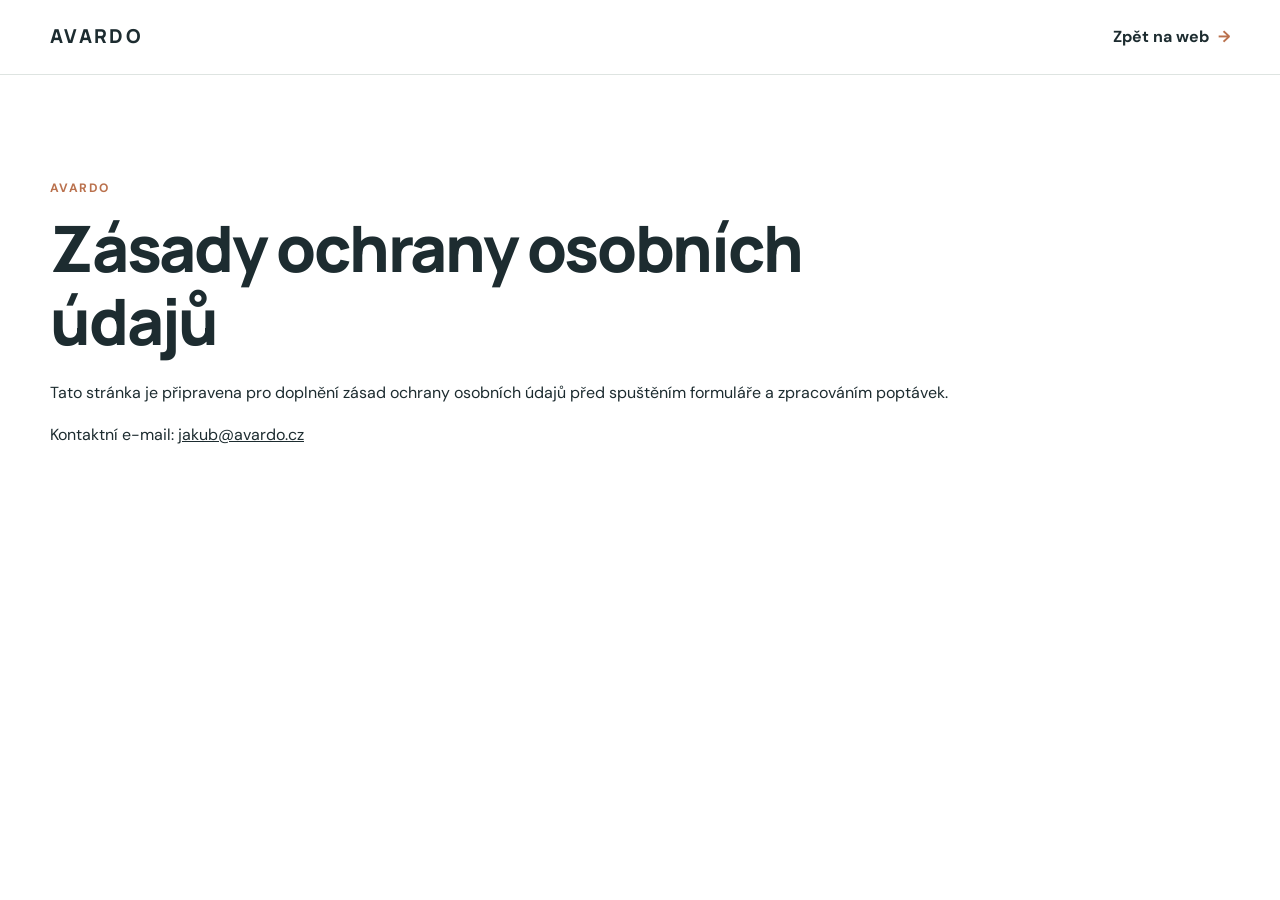
==== ochrana-osobnich-udaju.html @ 6379c959 "Initial Avardo website" ====
<!doctype html>
<html lang="cs">
<head>
  <meta charset="utf-8">
  <meta name="viewport" content="width=device-width, initial-scale=1">
  <meta name="robots" content="noindex">
  <link rel="icon" href="favicon.svg" type="image/svg+xml">
  <link rel="stylesheet" href="styles.css">
  <title>Zásady ochrany osobních údajů | Avardo</title>
</head>
<body>
  <header class="site-header"><div class="container nav-wrap"><a class="brand" href="index.html">AVARDO</a><a class="text-link" href="index.html">Zpět na web <span aria-hidden="true">→</span></a></div></header>
  <main class="section"><article class="container legal-content"><p class="eyebrow">Avardo</p><h1>Zásady ochrany osobních údajů</h1><p>Tato stránka je připravena pro doplnění zásad ochrany osobních údajů před spuštěním formuláře a zpracováním poptávek.</p><p>Kontaktní e-mail: <a href="mailto:jakub@avardo.cz">jakub@avardo.cz</a></p></article></main>
</body>
</html>
---- styles.css ----
@import url('https://fonts.googleapis.com/css2?family=DM+Sans:wght@400;500;600;700&family=Manrope:wght@500;600;700;800&display=swap');

:root { --ink:#1d2c30; --muted:#5d6b6d; --pine:#233a3f; --accent:#ba714d; --paper:#f8f8f5; --wash:#edf1ed; --line:#d9e0dc; --white:#fff; --radius:6px; --content:1180px; }
* { box-sizing:border-box; }
html { scroll-behavior:smooth; scroll-padding-top:86px; }
body { margin:0; color:var(--ink); background:var(--white); font:400 16px/1.6 "DM Sans",Arial,sans-serif; }
h1,h2,h3,p { margin-top:0; } h1,h2,h3 { font-family:Manrope,Arial,sans-serif; line-height:1.13; letter-spacing:-.035em; }
h1 { max-width:760px; font-size:clamp(2.45rem,5vw,4.7rem); margin-bottom:23px; font-weight:800; } h2 { font-size:clamp(1.85rem,3.5vw,3rem); margin-bottom:17px; } h3 { font-size:1.08rem; margin-bottom:8px; letter-spacing:-.02em; }
a { color:inherit; } a:focus-visible,button:focus-visible,input:focus-visible,select:focus-visible,textarea:focus-visible { outline:3px solid #cb8e6e; outline-offset:3px; }
.container { width:min(var(--content),calc(100% - 48px)); margin-inline:auto; }.section { padding:104px 0; }.section-tint { background:var(--paper); }
.eyebrow { color:var(--accent); margin-bottom:14px; text-transform:uppercase; font-size:.76rem; letter-spacing:.12em; font-weight:700; }.section-heading { max-width:660px; }.section-heading>p:not(.eyebrow) { color:var(--muted); font-size:1.08rem; }
.site-header { position:sticky; top:0; z-index:10; background:rgb(255 255 255 / .94); border-bottom:1px solid rgb(217 224 220 / .85); backdrop-filter:blur(10px); }.nav-wrap { min-height:74px; display:flex; align-items:center; justify-content:space-between; }
.brand { font:800 1.2rem/1 Manrope,sans-serif; letter-spacing:.12em; text-decoration:none; }.primary-nav { display:flex; align-items:center; gap:27px; }.primary-nav>a:not(.button) { color:#405054; font-size:.9rem; font-weight:600; text-decoration:none; }.primary-nav>a:not(.button):hover { color:var(--accent); }
.button { display:inline-flex; align-items:center; justify-content:center; min-height:48px; padding:12px 20px; border:1px solid var(--accent); border-radius:var(--radius); background:var(--accent); color:white; font-weight:700; font-size:.92rem; text-decoration:none; cursor:pointer; transition:background .18s,transform .18s,border-color .18s; }.button:hover { background:#a95f3d; border-color:#a95f3d; transform:translateY(-1px); }.button-small { min-height:40px; padding:8px 14px; font-size:.82rem; }.menu-toggle { display:none; }
.hero { padding:104px 0 46px; background:linear-gradient(110deg,#fafbf9 0%,#fff 70%); }.hero-grid { display:grid; grid-template-columns:minmax(0,1.3fr) minmax(290px,.7fr); align-items:center; gap:72px; }.lead { max-width:640px; color:var(--muted); font-size:1.17rem; }.hero-actions { display:flex; align-items:center; gap:25px; margin-top:34px; }.text-link { font-weight:700; text-decoration:none; }.text-link span { color:var(--accent); margin-left:5px; transition:margin .15s; }.text-link:hover span { margin-left:9px; }
.hero-panel { padding:33px; background:var(--pine); color:#f8f8f5; border-radius:var(--radius); box-shadow:0 16px 38px rgb(26 47 49 / .12); }.panel-label { font:600 1.05rem Manrope,sans-serif; }.panel-line { height:1px; background:rgb(255 255 255 / .25); margin:27px 0 0; }.hero-panel ul { padding:0; margin:0; list-style:none; }.hero-panel li { display:grid; grid-template-columns:34px 1fr; gap:13px; padding:20px 0; border-bottom:1px solid rgb(255 255 255 / .15); font-size:.93rem; }.hero-panel li:last-child { border:0; padding-bottom:0; }.hero-panel li span { color:#dfa481; font-size:.73rem; font-weight:700; }
.trust-points { display:flex; flex-wrap:wrap; gap:0; margin-top:67px; border-top:1px solid var(--line); border-bottom:1px solid var(--line); }.trust-points span { padding:15px 25px 15px 0; margin-right:25px; font-size:.86rem; font-weight:600; }.trust-points span::before { content:""; display:inline-block; width:7px; height:7px; margin-right:9px; background:var(--accent); border-radius:50%; }
.space-list { display:grid; grid-template-columns:repeat(5,1fr); gap:0; margin-top:50px; border-top:1px solid var(--line); }.space-list article { min-height:210px; padding:25px 22px 12px 0; margin-right:22px; border-right:1px solid var(--line); }.space-list article:last-child { border:0; }.space-list p { color:var(--muted); font-size:.91rem; }.item-number { color:var(--accent); display:block; margin-bottom:32px; font:700 .75rem Manrope,sans-serif; }
.services-layout { display:grid; grid-template-columns:.8fr 1.2fr; gap:11%; }.check-list { padding:0; margin:0; list-style:none; columns:2; border-top:1px solid var(--line); }.check-list li { position:relative; break-inside:avoid; padding:14px 6px 14px 24px; border-bottom:1px solid var(--line); font-weight:600; font-size:.93rem; }.check-list li::before { content:""; position:absolute; left:1px; top:21px; width:8px; height:8px; border-radius:50%; background:var(--accent); }.service-note { margin:24px 0 29px; color:var(--muted); font-weight:600; }.supply-note { padding:25px 28px; border-left:3px solid var(--accent); background:var(--paper); }.supply-note .eyebrow { margin-bottom:8px; }.supply-note h3 { margin-bottom:8px; font-size:1.16rem; }.supply-note p:last-child { color:var(--muted); margin-bottom:0; font-size:.94rem; }
.section-dark { background:var(--pine); color:#fff; }.section-dark .eyebrow { color:#dfa481; }.benefit-grid { display:grid; grid-template-columns:repeat(5,1fr); margin-top:52px; }.benefit-grid article { padding:0 25px; border-left:1px solid rgb(255 255 255 / .2); }.benefit-grid article:first-child { padding-left:0; border:0; }.benefit-grid p { color:#d8dfdc; font-size:.91rem; }
.process-heading { max-width:none; display:flex; align-items:baseline; justify-content:space-between; }.process-list { display:grid; grid-template-columns:repeat(4,1fr); padding:0; margin:49px 0 0; list-style:none; counter-reset:process; }.process-list li { padding:0 25px; border-left:1px solid var(--line); }.process-list li:first-child { padding-left:0; border:0; }.process-list li>span { display:flex; align-items:center; justify-content:center; width:30px; height:30px; margin-bottom:25px; color:var(--accent); border:1px solid var(--accent); border-radius:50%; font:700 .82rem Manrope,sans-serif; }.process-list p { color:var(--muted); font-size:.91rem; }
.pricing-grid,.coverage-grid,.contact-grid { display:grid; grid-template-columns:1fr 1fr; align-items:center; gap:12%; }.pricing-card { padding:34px; background:white; border:1px solid var(--line); box-shadow:0 12px 26px rgb(27 49 51 / .05); }.pricing-card p { color:var(--muted); }.pricing-card .button { margin-top:11px; }
.coverage { padding-block:87px; }.districts { color:var(--pine); max-width:480px; font:600 clamp(1.2rem,2.2vw,1.75rem)/1.65 Manrope,sans-serif; letter-spacing:-.03em; }.districts span { color:var(--accent); padding-inline:4px; }
.inquiry-section { background:#f2f4f1; }.inquiry-grid { display:grid; grid-template-columns:.74fr 1.26fr; gap:10%; }.inquiry-intro>p:not(.eyebrow) { color:var(--muted); max-width:350px; }.form-contact { margin-top:35px; font-size:.92rem; }.form-contact a { color:var(--ink); font-weight:700; }.inquiry-form { padding:31px; background:white; border:1px solid var(--line); }.form-grid { display:grid; grid-template-columns:1fr 1fr; gap:19px; }.field { display:flex; flex-direction:column; gap:6px; }.field-full { grid-column:1/-1; }.field label { font-weight:700; font-size:.83rem; }.field em,.required-note em { color:var(--accent); font-style:normal; }.field small { color:var(--muted); font-weight:400; } input,select,textarea { width:100%; padding:11px 12px; color:var(--ink); border:1px solid #c9d1cc; border-radius:4px; background:white; font:400 .95rem "DM Sans",sans-serif; } select { min-height:43px; } textarea { resize:vertical; }.required-note { color:var(--muted); margin:18px 0; font-size:.8rem; }.form-status { min-height:24px; margin:14px 0 0; font-size:.88rem; font-weight:600; }.form-status.error { color:#a64031; }.form-status.success { color:#356848; }
.contact-section { padding-block:78px; }.contact-details { display:flex; flex-direction:column; gap:7px; }.contact-details a { font:600 1.22rem Manrope,sans-serif; letter-spacing:-.02em; text-decoration:none; }.contact-details a:hover { color:var(--accent); }.contact-details p { margin:7px 0 0; color:var(--muted); }
.site-footer { padding:51px 0 22px; background:#17282c; color:#eaf0ed; }.site-footer .brand { color:white; }.footer-grid { display:grid; grid-template-columns:2fr 1fr 1fr; gap:30px; }.footer-grid p:not(.footer-label) { color:#bdc9c6; margin:12px 0 0; }.footer-grid a:not(.brand) { display:block; margin-bottom:5px; color:#eaf0ed; text-decoration:none; font-size:.91rem; }.footer-grid a:not(.brand):hover,.footer-bottom a:hover { color:#dfa481; }.footer-label { margin-bottom:10px; color:#9baaa7; font-size:.72rem; font-weight:700; letter-spacing:.1em; text-transform:uppercase; }.footer-bottom { display:flex; flex-wrap:wrap; gap:15px 31px; padding-top:35px; margin-top:36px; border-top:1px solid rgb(255 255 255 / .15); color:#9baaa7; font-size:.79rem; }.footer-bottom a { color:#bdc9c6; text-decoration:none; }
.skip-link,.sr-only { position:absolute; }.skip-link { left:8px; top:-60px; padding:10px; background:var(--ink); color:#fff; z-index:20; }.skip-link:focus { top:8px; }.sr-only { width:1px; height:1px; padding:0; overflow:hidden; clip:rect(0,0,0,0); white-space:nowrap; border:0; }
@media (max-width:900px) { .primary-nav { gap:16px; }.primary-nav>a:not(.button) { font-size:.79rem; }.hero-grid,.services-layout,.inquiry-grid { gap:45px; }.space-list { grid-template-columns:repeat(3,1fr); }.space-list article:nth-child(3) { border:0; }.space-list article:nth-child(n+4) { border-top:1px solid var(--line); }.benefit-grid { grid-template-columns:repeat(3,1fr); gap:30px 0; }.benefit-grid article:nth-child(4) { padding-left:0; border:0; }.process-list { grid-template-columns:repeat(2,1fr); gap:35px 0; }.process-list li:nth-child(3) { padding-left:0; border:0; } }
@media (max-width:700px) { .container { width:min(100% - 36px,var(--content)); }.section { padding:70px 0; }.site-header { min-height:65px; }.nav-wrap { min-height:65px; }.menu-toggle { display:flex; flex-direction:column; justify-content:center; gap:4px; width:39px; height:39px; padding:9px; border:0; background:none; cursor:pointer; }.menu-toggle span:not(.sr-only) { display:block; height:2px; background:var(--ink); transition:transform .2s,opacity .2s; }.menu-toggle[aria-expanded="true"] span:nth-child(2) { transform:translateY(6px) rotate(45deg); }.menu-toggle[aria-expanded="true"] span:nth-child(3) { opacity:0; }.menu-toggle[aria-expanded="true"] span:nth-child(4) { transform:translateY(-6px) rotate(-45deg); }.primary-nav { position:absolute; top:65px; left:0; right:0; display:none; align-items:stretch; gap:0; padding:12px 18px 19px; background:#fff; border-bottom:1px solid var(--line); box-shadow:0 10px 20px rgb(31 47 48 / .08); }.primary-nav.is-open { display:flex; flex-direction:column; }.primary-nav>a:not(.button) { padding:12px 4px; font-size:.95rem; }.nav-cta { margin:8px 0 0; }.hero { padding-top:69px; }.hero-grid,.services-layout,.pricing-grid,.coverage-grid,.inquiry-grid,.contact-grid { grid-template-columns:1fr; gap:37px; }.hero-panel { padding:26px; }.trust-points { margin-top:42px; }.trust-points span { width:50%; margin:0; padding:12px 5px; font-size:.78rem; }.space-list { grid-template-columns:1fr 1fr; margin-top:35px; }.space-list article { min-height:0; padding:20px 16px 20px 0; margin-right:16px; }.space-list article:nth-child(2) { border:0; }.space-list article:nth-child(3) { border-right:1px solid var(--line); }.space-list article:nth-child(n+3) { border-top:1px solid var(--line); }.item-number { margin-bottom:20px; }.check-list { columns:1; }.benefit-grid { grid-template-columns:1fr; margin-top:36px; gap:0; }.benefit-grid article,.benefit-grid article:nth-child(4) { padding:19px 0; border:0; border-top:1px solid rgb(255 255 255 / .2); }.benefit-grid article:first-child { border-top:1px solid rgb(255 255 255 / .2); }.benefit-grid p { margin-bottom:0; }.process-heading { display:block; }.process-list { grid-template-columns:1fr; margin-top:35px; gap:0; }.process-list li,.process-list li:nth-child(3) { display:grid; grid-template-columns:45px 1fr; gap:12px; padding:20px 0; border:0; border-top:1px solid var(--line); }.process-list li>span { margin:0; }.process-list p { margin-bottom:0; }.pricing-card,.inquiry-form { padding:24px; }.form-grid { grid-template-columns:1fr; }.field-full { grid-column:auto; }.contact-section { padding-block:60px; }.footer-grid { grid-template-columns:1fr 1fr; }.footer-grid>div:first-child { grid-column:1/-1; }.footer-bottom { margin-top:29px; padding-top:25px; } }
@media (max-width:400px) { .hero-actions { align-items:flex-start; flex-direction:column; gap:18px; }.space-list { grid-template-columns:1fr; }.space-list article,.space-list article:nth-child(3) { margin:0; padding-right:0; border-right:0; border-top:1px solid var(--line); }.space-list article:first-child { border-top:0; }.trust-points span { width:100%; }.footer-grid { grid-template-columns:1fr; }.footer-grid>div:first-child { grid-column:auto; } }
@media (prefers-reduced-motion:reduce) { html { scroll-behavior:auto; } *,*::before,*::after { transition-duration:.01ms!important; animation-duration:.01ms!important; } }
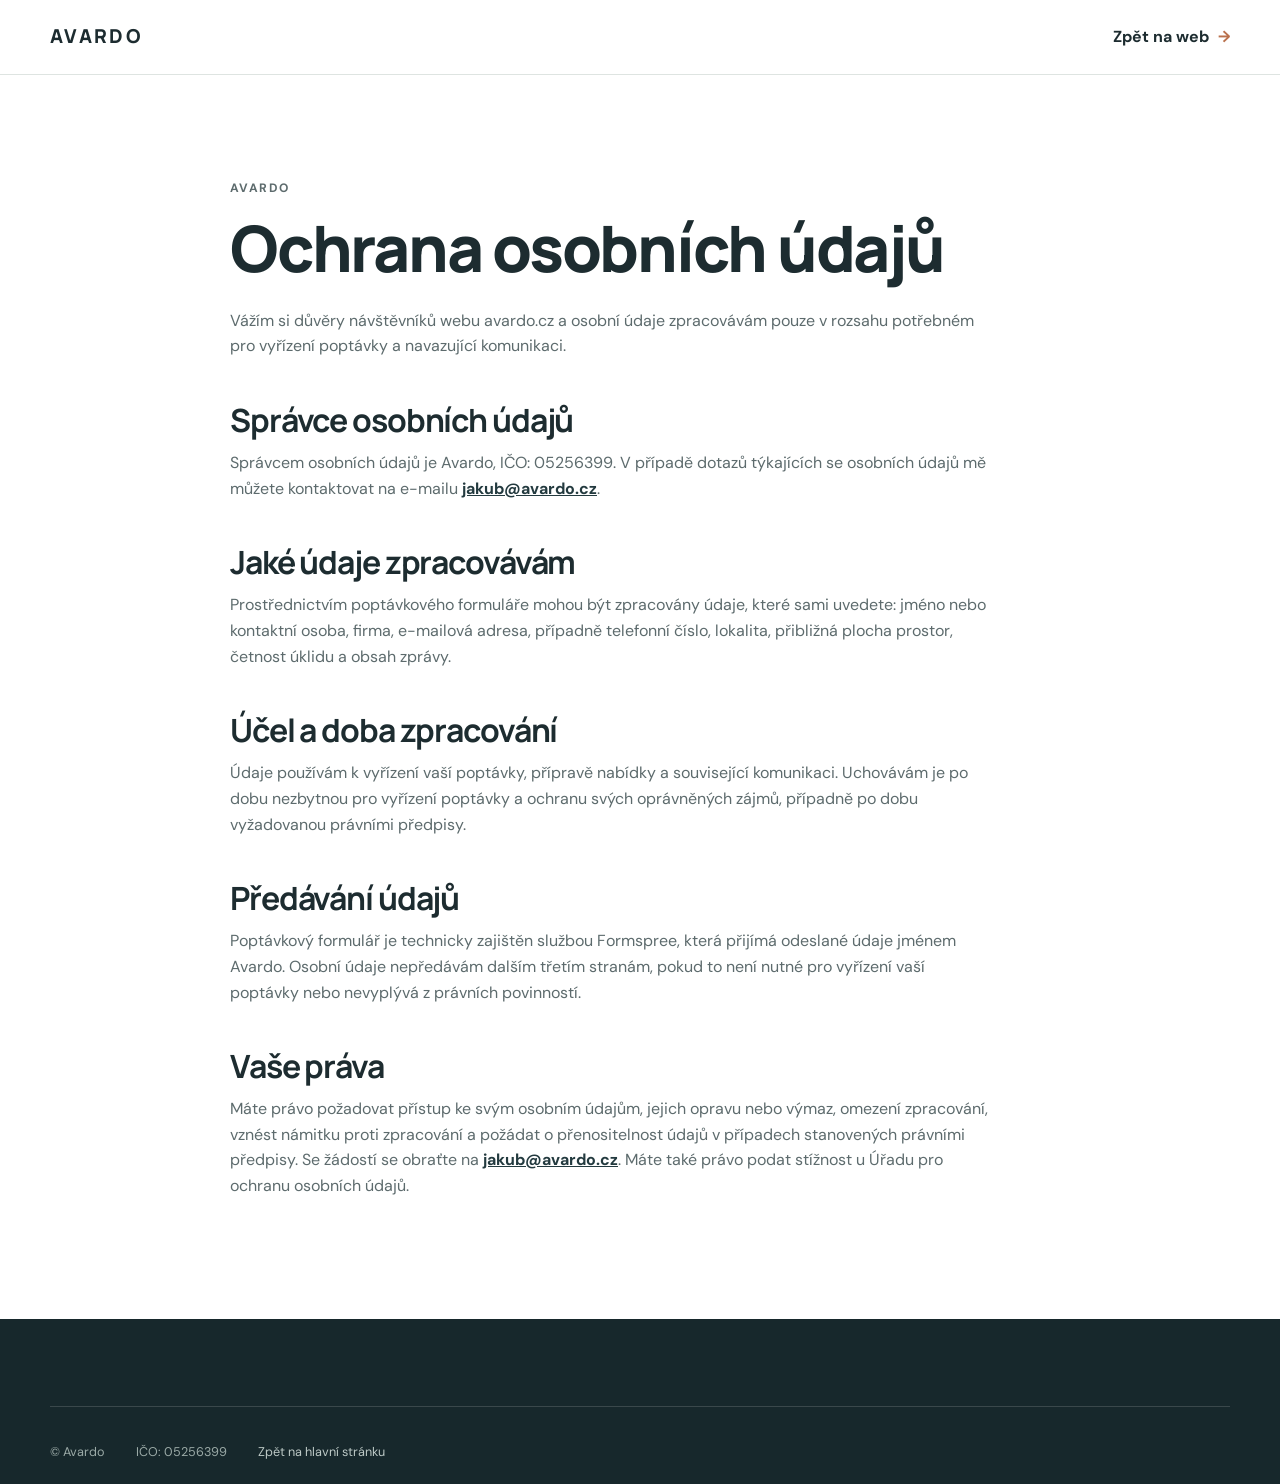
==== commit 56eb6467: "Add GDPR page and company details" ====
--- a/ochrana-osobnich-udaju.html
+++ b/ochrana-osobnich-udaju.html
@@ -3,13 +3,38 @@
 <head>
   <meta charset="utf-8">
   <meta name="viewport" content="width=device-width, initial-scale=1">
-  <meta name="robots" content="noindex">
+  <meta name="description" content="Základní informace o zpracování osobních údajů při odeslání poptávky společnosti Avardo.">
+  <link rel="canonical" href="https://avardo.cz/ochrana-osobnich-udaju.html">
   <link rel="icon" href="favicon.svg" type="image/svg+xml">
   <link rel="stylesheet" href="styles.css">
-  <title>Zásady ochrany osobních údajů | Avardo</title>
+  <title>Ochrana osobních údajů | Avardo</title>
 </head>
 <body>
   <header class="site-header"><div class="container nav-wrap"><a class="brand" href="index.html">AVARDO</a><a class="text-link" href="index.html">Zpět na web <span aria-hidden="true">→</span></a></div></header>
-  <main class="section"><article class="container legal-content"><p class="eyebrow">Avardo</p><h1>Zásady ochrany osobních údajů</h1><p>Tato stránka je připravena pro doplnění zásad ochrany osobních údajů před spuštěním formuláře a zpracováním poptávek.</p><p>Kontaktní e-mail: <a href="mailto:jakub@avardo.cz">jakub@avardo.cz</a></p></article></main>
+  <main class="section">
+    <article class="container legal-content">
+      <p class="eyebrow">Avardo</p>
+      <h1>Ochrana osobních údajů</h1>
+      <p>Vážím si důvěry návštěvníků webu avardo.cz a osobní údaje zpracovávám pouze v rozsahu potřebném pro vyřízení poptávky a navazující komunikaci.</p>
+
+      <h2>Správce osobních údajů</h2>
+      <p>Správcem osobních údajů je Avardo, IČO: 05256399. V případě dotazů týkajících se osobních údajů mě můžete kontaktovat na e-mailu <a href="mailto:jakub@avardo.cz">jakub@avardo.cz</a>.</p>
+
+      <h2>Jaké údaje zpracovávám</h2>
+      <p>Prostřednictvím poptávkového formuláře mohou být zpracovány údaje, které sami uvedete: jméno nebo kontaktní osoba, firma, e-mailová adresa, případně telefonní číslo, lokalita, přibližná plocha prostor, četnost úklidu a obsah zprávy.</p>
+
+      <h2>Účel a doba zpracování</h2>
+      <p>Údaje používám k vyřízení vaší poptávky, přípravě nabídky a související komunikaci. Uchovávám je po dobu nezbytnou pro vyřízení poptávky a ochranu svých oprávněných zájmů, případně po dobu vyžadovanou právními předpisy.</p>
+
+      <h2>Předávání údajů</h2>
+      <p>Poptávkový formulář je technicky zajištěn službou Formspree, která přijímá odeslané údaje jménem Avardo. Osobní údaje nepředávám dalším třetím stranám, pokud to není nutné pro vyřízení vaší poptávky nebo nevyplývá z právních povinností.</p>
+
+      <h2>Vaše práva</h2>
+      <p>Máte právo požadovat přístup ke svým osobním údajům, jejich opravu nebo výmaz, omezení zpracování, vznést námitku proti zpracování a požádat o přenositelnost údajů v případech stanovených právními předpisy. Se žádostí se obraťte na <a href="mailto:jakub@avardo.cz">jakub@avardo.cz</a>. Máte také právo podat stížnost u Úřadu pro ochranu osobních údajů.</p>
+    </article>
+  </main>
+  <footer class="site-footer">
+    <div class="container footer-bottom"><span>© Avardo</span><span>IČO: 05256399</span><a href="index.html">Zpět na hlavní stránku</a></div>
+  </footer>
 </body>
 </html>
--- a/styles.css
+++ b/styles.css
@@ -24,6 +24,7 @@
 .inquiry-section { background:#f2f4f1; }.inquiry-grid { display:grid; grid-template-columns:.74fr 1.26fr; gap:10%; }.inquiry-intro>p:not(.eyebrow) { color:var(--muted); max-width:350px; }.form-contact { margin-top:35px; font-size:.92rem; }.form-contact a { color:var(--ink); font-weight:700; }.inquiry-form { padding:31px; background:white; border:1px solid var(--line); }.form-grid { display:grid; grid-template-columns:1fr 1fr; gap:19px; }.field { display:flex; flex-direction:column; gap:6px; }.field-full { grid-column:1/-1; }.field label { font-weight:700; font-size:.83rem; }.field em,.required-note em { color:var(--accent); font-style:normal; }.field small { color:var(--muted); font-weight:400; } input,select,textarea { width:100%; padding:11px 12px; color:var(--ink); border:1px solid #c9d1cc; border-radius:4px; background:white; font:400 .95rem "DM Sans",sans-serif; } select { min-height:43px; } textarea { resize:vertical; }.required-note { color:var(--muted); margin:18px 0; font-size:.8rem; }.form-status { min-height:24px; margin:14px 0 0; font-size:.88rem; font-weight:600; }.form-status.error { color:#a64031; }.form-status.success { color:#356848; }
 .contact-section { padding-block:78px; }.contact-details { display:flex; flex-direction:column; gap:7px; }.contact-details a { font:600 1.22rem Manrope,sans-serif; letter-spacing:-.02em; text-decoration:none; }.contact-details a:hover { color:var(--accent); }.contact-details p { margin:7px 0 0; color:var(--muted); }
 .site-footer { padding:51px 0 22px; background:#17282c; color:#eaf0ed; }.site-footer .brand { color:white; }.footer-grid { display:grid; grid-template-columns:2fr 1fr 1fr; gap:30px; }.footer-grid p:not(.footer-label) { color:#bdc9c6; margin:12px 0 0; }.footer-grid a:not(.brand) { display:block; margin-bottom:5px; color:#eaf0ed; text-decoration:none; font-size:.91rem; }.footer-grid a:not(.brand):hover,.footer-bottom a:hover { color:#dfa481; }.footer-label { margin-bottom:10px; color:#9baaa7; font-size:.72rem; font-weight:700; letter-spacing:.1em; text-transform:uppercase; }.footer-bottom { display:flex; flex-wrap:wrap; gap:15px 31px; padding-top:35px; margin-top:36px; border-top:1px solid rgb(255 255 255 / .15); color:#9baaa7; font-size:.79rem; }.footer-bottom a { color:#bdc9c6; text-decoration:none; }
+.legal-content { max-width:820px; }.legal-content h2 { margin:43px 0 12px; font-size:clamp(1.45rem,2.5vw,2rem); }.legal-content p { max-width:760px; color:var(--muted); }.legal-content a { color:var(--pine); font-weight:700; }
 .skip-link,.sr-only { position:absolute; }.skip-link { left:8px; top:-60px; padding:10px; background:var(--ink); color:#fff; z-index:20; }.skip-link:focus { top:8px; }.sr-only { width:1px; height:1px; padding:0; overflow:hidden; clip:rect(0,0,0,0); white-space:nowrap; border:0; }
 @media (max-width:900px) { .primary-nav { gap:16px; }.primary-nav>a:not(.button) { font-size:.79rem; }.hero-grid,.services-layout,.inquiry-grid { gap:45px; }.space-list { grid-template-columns:repeat(3,1fr); }.space-list article:nth-child(3) { border:0; }.space-list article:nth-child(n+4) { border-top:1px solid var(--line); }.benefit-grid { grid-template-columns:repeat(3,1fr); gap:30px 0; }.benefit-grid article:nth-child(4) { padding-left:0; border:0; }.process-list { grid-template-columns:repeat(2,1fr); gap:35px 0; }.process-list li:nth-child(3) { padding-left:0; border:0; } }
 @media (max-width:700px) { .container { width:min(100% - 36px,var(--content)); }.section { padding:70px 0; }.site-header { min-height:65px; }.nav-wrap { min-height:65px; }.menu-toggle { display:flex; flex-direction:column; justify-content:center; gap:4px; width:39px; height:39px; padding:9px; border:0; background:none; cursor:pointer; }.menu-toggle span:not(.sr-only) { display:block; height:2px; background:var(--ink); transition:transform .2s,opacity .2s; }.menu-toggle[aria-expanded="true"] span:nth-child(2) { transform:translateY(6px) rotate(45deg); }.menu-toggle[aria-expanded="true"] span:nth-child(3) { opacity:0; }.menu-toggle[aria-expanded="true"] span:nth-child(4) { transform:translateY(-6px) rotate(-45deg); }.primary-nav { position:absolute; top:65px; left:0; right:0; display:none; align-items:stretch; gap:0; padding:12px 18px 19px; background:#fff; border-bottom:1px solid var(--line); box-shadow:0 10px 20px rgb(31 47 48 / .08); }.primary-nav.is-open { display:flex; flex-direction:column; }.primary-nav>a:not(.button) { padding:12px 4px; font-size:.95rem; }.nav-cta { margin:8px 0 0; }.hero { padding-top:69px; }.hero-grid,.services-layout,.pricing-grid,.coverage-grid,.inquiry-grid,.contact-grid { grid-template-columns:1fr; gap:37px; }.hero-panel { padding:26px; }.trust-points { margin-top:42px; }.trust-points span { width:50%; margin:0; padding:12px 5px; font-size:.78rem; }.space-list { grid-template-columns:1fr 1fr; margin-top:35px; }.space-list article { min-height:0; padding:20px 16px 20px 0; margin-right:16px; }.space-list article:nth-child(2) { border:0; }.space-list article:nth-child(3) { border-right:1px solid var(--line); }.space-list article:nth-child(n+3) { border-top:1px solid var(--line); }.item-number { margin-bottom:20px; }.check-list { columns:1; }.benefit-grid { grid-template-columns:1fr; margin-top:36px; gap:0; }.benefit-grid article,.benefit-grid article:nth-child(4) { padding:19px 0; border:0; border-top:1px solid rgb(255 255 255 / .2); }.benefit-grid article:first-child { border-top:1px solid rgb(255 255 255 / .2); }.benefit-grid p { margin-bottom:0; }.process-heading { display:block; }.process-list { grid-template-columns:1fr; margin-top:35px; gap:0; }.process-list li,.process-list li:nth-child(3) { display:grid; grid-template-columns:45px 1fr; gap:12px; padding:20px 0; border:0; border-top:1px solid var(--line); }.process-list li>span { margin:0; }.process-list p { margin-bottom:0; }.pricing-card,.inquiry-form { padding:24px; }.form-grid { grid-template-columns:1fr; }.field-full { grid-column:auto; }.contact-section { padding-block:60px; }.footer-grid { grid-template-columns:1fr 1fr; }.footer-grid>div:first-child { grid-column:1/-1; }.footer-bottom { margin-top:29px; padding-top:25px; } }
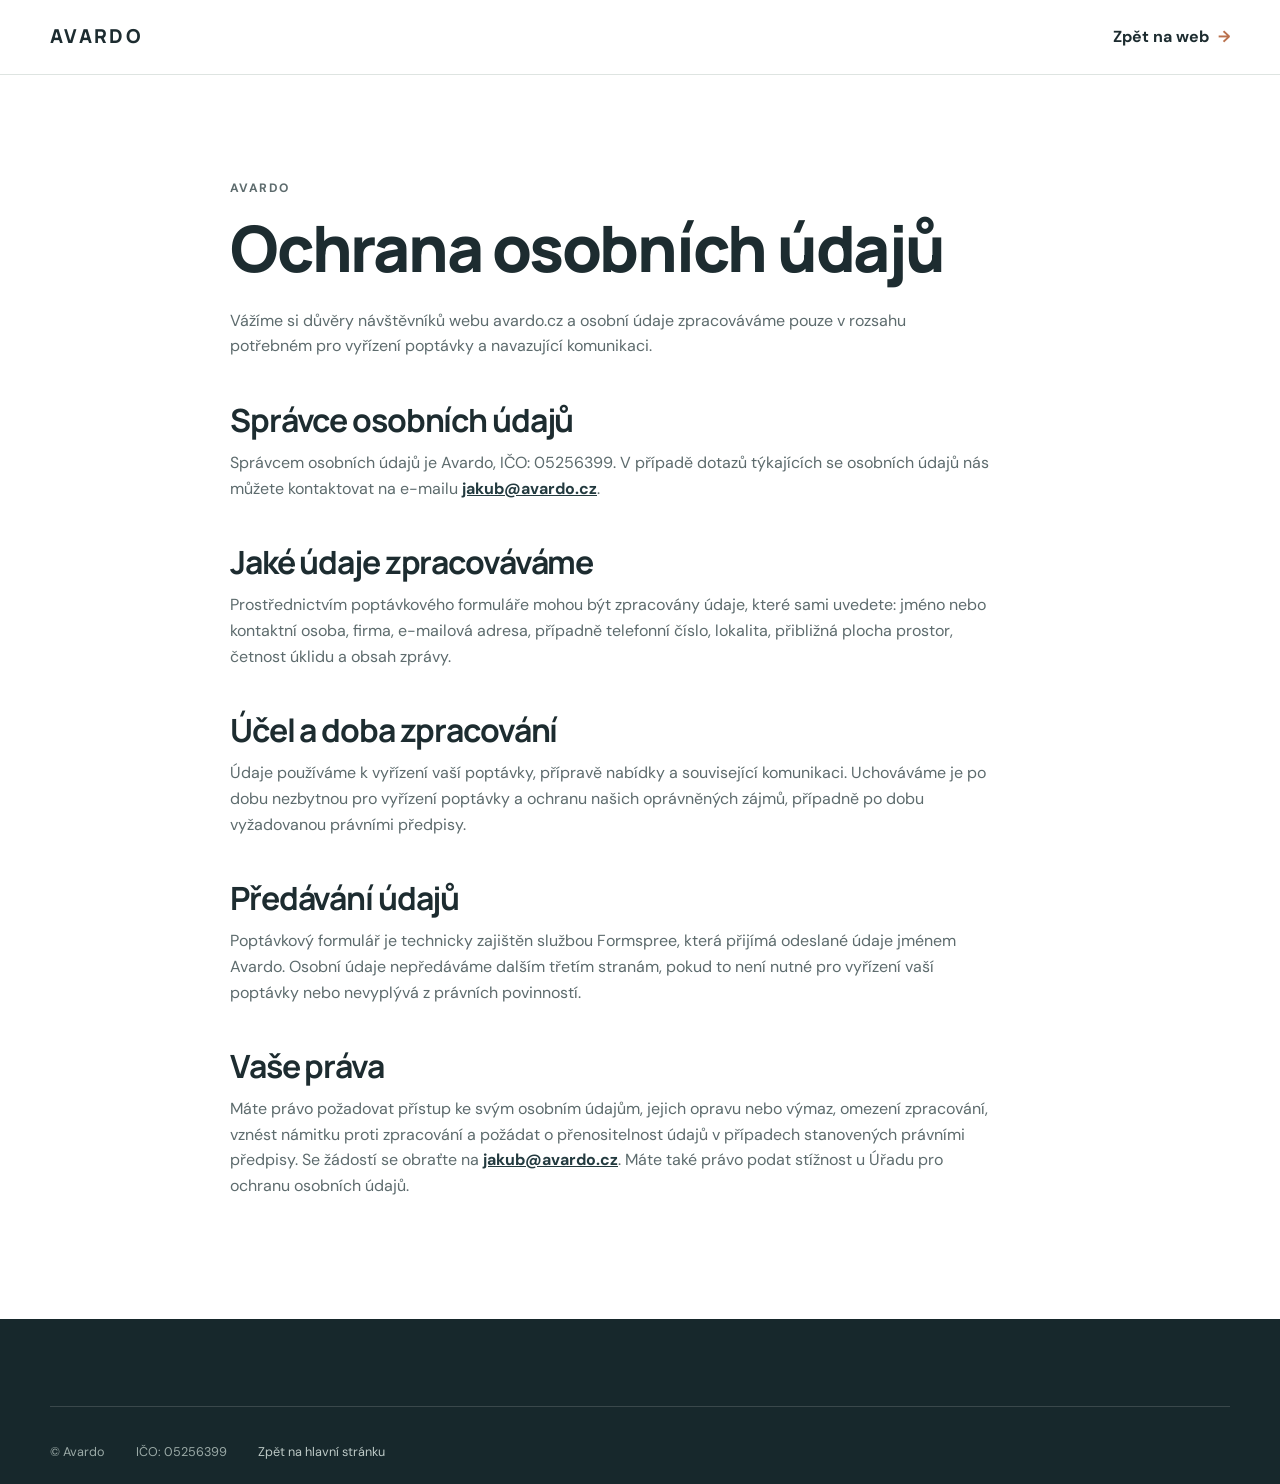
==== commit d0ec87ea: "Use company voice in privacy policy Co-authored-by: Copilot <223556219+Copilot@users.noreply.github." ====
--- a/ochrana-osobnich-udaju.html
+++ b/ochrana-osobnich-udaju.html
@@ -15,19 +15,19 @@
     <article class="container legal-content">
       <p class="eyebrow">Avardo</p>
       <h1>Ochrana osobních údajů</h1>
-      <p>Vážím si důvěry návštěvníků webu avardo.cz a osobní údaje zpracovávám pouze v rozsahu potřebném pro vyřízení poptávky a navazující komunikaci.</p>
+      <p>Vážíme si důvěry návštěvníků webu avardo.cz a osobní údaje zpracováváme pouze v rozsahu potřebném pro vyřízení poptávky a navazující komunikaci.</p>
 
       <h2>Správce osobních údajů</h2>
-      <p>Správcem osobních údajů je Avardo, IČO: 05256399. V případě dotazů týkajících se osobních údajů mě můžete kontaktovat na e-mailu <a href="mailto:jakub@avardo.cz">jakub@avardo.cz</a>.</p>
+      <p>Správcem osobních údajů je Avardo, IČO: 05256399. V případě dotazů týkajících se osobních údajů nás můžete kontaktovat na e-mailu <a href="mailto:jakub@avardo.cz">jakub@avardo.cz</a>.</p>
 
-      <h2>Jaké údaje zpracovávám</h2>
+      <h2>Jaké údaje zpracováváme</h2>
       <p>Prostřednictvím poptávkového formuláře mohou být zpracovány údaje, které sami uvedete: jméno nebo kontaktní osoba, firma, e-mailová adresa, případně telefonní číslo, lokalita, přibližná plocha prostor, četnost úklidu a obsah zprávy.</p>
 
       <h2>Účel a doba zpracování</h2>
-      <p>Údaje používám k vyřízení vaší poptávky, přípravě nabídky a související komunikaci. Uchovávám je po dobu nezbytnou pro vyřízení poptávky a ochranu svých oprávněných zájmů, případně po dobu vyžadovanou právními předpisy.</p>
+      <p>Údaje používáme k vyřízení vaší poptávky, přípravě nabídky a související komunikaci. Uchováváme je po dobu nezbytnou pro vyřízení poptávky a ochranu našich oprávněných zájmů, případně po dobu vyžadovanou právními předpisy.</p>
 
       <h2>Předávání údajů</h2>
-      <p>Poptávkový formulář je technicky zajištěn službou Formspree, která přijímá odeslané údaje jménem Avardo. Osobní údaje nepředávám dalším třetím stranám, pokud to není nutné pro vyřízení vaší poptávky nebo nevyplývá z právních povinností.</p>
+      <p>Poptávkový formulář je technicky zajištěn službou Formspree, která přijímá odeslané údaje jménem Avardo. Osobní údaje nepředáváme dalším třetím stranám, pokud to není nutné pro vyřízení vaší poptávky nebo nevyplývá z právních povinností.</p>
 
       <h2>Vaše práva</h2>
       <p>Máte právo požadovat přístup ke svým osobním údajům, jejich opravu nebo výmaz, omezení zpracování, vznést námitku proti zpracování a požádat o přenositelnost údajů v případech stanovených právními předpisy. Se žádostí se obraťte na <a href="mailto:jakub@avardo.cz">jakub@avardo.cz</a>. Máte také právo podat stížnost u Úřadu pro ochranu osobních údajů.</p>
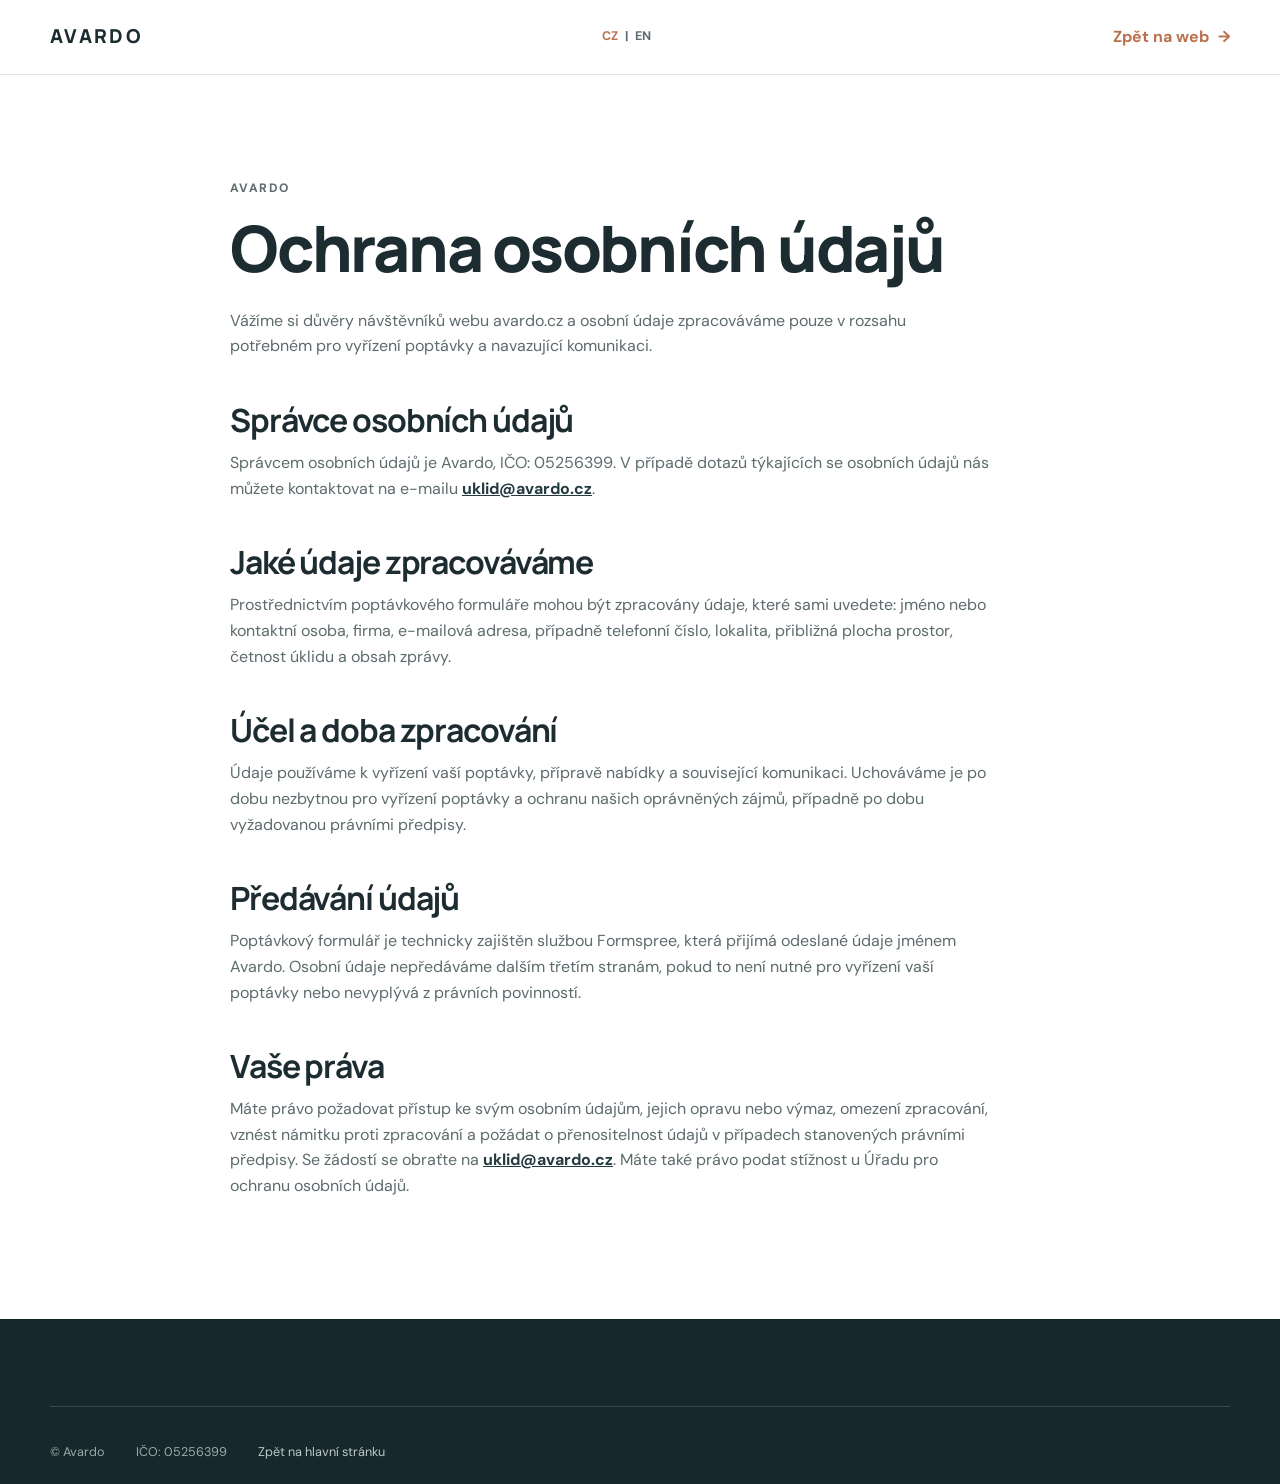
==== commit 8f40ad0b: "Rozšířit nabídku služeb a přidat anglickou verzi Co-authored-by: Copilot <223556219+Copilot@users.no" ====
--- a/ochrana-osobnich-udaju.html
+++ b/ochrana-osobnich-udaju.html
@@ -1,40 +1,41 @@
-<!doctype html>
-<html lang="cs">
-<head>
-  <meta charset="utf-8">
-  <meta name="viewport" content="width=device-width, initial-scale=1">
-  <meta name="description" content="Základní informace o zpracování osobních údajů při odeslání poptávky společnosti Avardo.">
-  <link rel="canonical" href="https://avardo.cz/ochrana-osobnich-udaju.html">
-  <link rel="icon" href="favicon.svg" type="image/svg+xml">
-  <link rel="stylesheet" href="styles.css">
-  <title>Ochrana osobních údajů | Avardo</title>
-</head>
-<body>
-  <header class="site-header"><div class="container nav-wrap"><a class="brand" href="index.html">AVARDO</a><a class="text-link" href="index.html">Zpět na web <span aria-hidden="true">→</span></a></div></header>
-  <main class="section">
-    <article class="container legal-content">
-      <p class="eyebrow">Avardo</p>
-      <h1>Ochrana osobních údajů</h1>
-      <p>Vážíme si důvěry návštěvníků webu avardo.cz a osobní údaje zpracováváme pouze v rozsahu potřebném pro vyřízení poptávky a navazující komunikaci.</p>
-
-      <h2>Správce osobních údajů</h2>
-      <p>Správcem osobních údajů je Avardo, IČO: 05256399. V případě dotazů týkajících se osobních údajů nás můžete kontaktovat na e-mailu <a href="mailto:jakub@avardo.cz">jakub@avardo.cz</a>.</p>
-
-      <h2>Jaké údaje zpracováváme</h2>
-      <p>Prostřednictvím poptávkového formuláře mohou být zpracovány údaje, které sami uvedete: jméno nebo kontaktní osoba, firma, e-mailová adresa, případně telefonní číslo, lokalita, přibližná plocha prostor, četnost úklidu a obsah zprávy.</p>
-
-      <h2>Účel a doba zpracování</h2>
-      <p>Údaje používáme k vyřízení vaší poptávky, přípravě nabídky a související komunikaci. Uchováváme je po dobu nezbytnou pro vyřízení poptávky a ochranu našich oprávněných zájmů, případně po dobu vyžadovanou právními předpisy.</p>
-
-      <h2>Předávání údajů</h2>
-      <p>Poptávkový formulář je technicky zajištěn službou Formspree, která přijímá odeslané údaje jménem Avardo. Osobní údaje nepředáváme dalším třetím stranám, pokud to není nutné pro vyřízení vaší poptávky nebo nevyplývá z právních povinností.</p>
-
-      <h2>Vaše práva</h2>
-      <p>Máte právo požadovat přístup ke svým osobním údajům, jejich opravu nebo výmaz, omezení zpracování, vznést námitku proti zpracování a požádat o přenositelnost údajů v případech stanovených právními předpisy. Se žádostí se obraťte na <a href="mailto:jakub@avardo.cz">jakub@avardo.cz</a>. Máte také právo podat stížnost u Úřadu pro ochranu osobních údajů.</p>
-    </article>
-  </main>
-  <footer class="site-footer">
-    <div class="container footer-bottom"><span>© Avardo</span><span>IČO: 05256399</span><a href="index.html">Zpět na hlavní stránku</a></div>
-  </footer>
-</body>
-</html>
+<!doctype html>
+<html lang="cs">
+<head>
+  <meta charset="utf-8">
+  <meta name="viewport" content="width=device-width, initial-scale=1">
+  <meta name="description" content="Základní informace o zpracování osobních údajů při odeslání poptávky společnosti Avardo.">
+  <link rel="canonical" href="https://avardo.cz/ochrana-osobnich-udaju.html">
+  <link rel="icon" href="favicon.svg" type="image/svg+xml">
+  <link rel="stylesheet" href="styles.css">
+  <title>Ochrana osobních údajů | Avardo</title>
+</head>
+<body>
+  <header class="site-header"><div class="container nav-wrap"><a class="brand" href="index.html" data-i18n-aria="brandLabel" aria-label="Avardo – úvodní stránka">AVARDO</a><div class="language-switch" aria-label="Volba jazyka" data-i18n-aria="languageLabel"><button type="button" data-language="cs" class="is-active" aria-pressed="true">CZ</button><span aria-hidden="true">|</span><button type="button" data-language="en" aria-pressed="false">EN</button></div><a class="text-link" href="index.html"><span data-i18n="privacyBack">Zpět na web</span> <span aria-hidden="true">→</span></a></div></header>
+  <main class="section">
+    <article class="container legal-content">
+      <p class="eyebrow">Avardo</p>
+      <h1 data-i18n="privacyTitle">Ochrana osobních údajů</h1>
+      <p data-i18n="privacyIntro">Vážíme si důvěry návštěvníků webu avardo.cz a osobní údaje zpracováváme pouze v rozsahu potřebném pro vyřízení poptávky a navazující komunikaci.</p>
+
+      <h2 data-i18n="privacyController">Správce osobních údajů</h2>
+      <p><span data-i18n="privacyControllerText">Správcem osobních údajů je Avardo, IČO: 05256399. V případě dotazů týkajících se osobních údajů nás můžete kontaktovat na e-mailu</span> <a href="mailto:uklid@avardo.cz">uklid@avardo.cz</a>.</p>
+
+      <h2 data-i18n="privacyData">Jaké údaje zpracováváme</h2>
+      <p data-i18n="privacyDataText">Prostřednictvím poptávkového formuláře mohou být zpracovány údaje, které sami uvedete: jméno nebo kontaktní osoba, firma, e-mailová adresa, případně telefonní číslo, lokalita, přibližná plocha prostor, četnost úklidu a obsah zprávy.</p>
+
+      <h2 data-i18n="privacyPurpose">Účel a doba zpracování</h2>
+      <p data-i18n="privacyPurposeText">Údaje používáme k vyřízení vaší poptávky, přípravě nabídky a související komunikaci. Uchováváme je po dobu nezbytnou pro vyřízení poptávky a ochranu našich oprávněných zájmů, případně po dobu vyžadovanou právními předpisy.</p>
+
+      <h2 data-i18n="privacySharing">Předávání údajů</h2>
+      <p data-i18n="privacySharingText">Poptávkový formulář je technicky zajištěn službou Formspree, která přijímá odeslané údaje jménem Avardo. Osobní údaje nepředáváme dalším třetím stranám, pokud to není nutné pro vyřízení vaší poptávky nebo nevyplývá z právních povinností.</p>
+
+      <h2 data-i18n="privacyRights">Vaše práva</h2>
+      <p><span data-i18n="privacyRightsText">Máte právo požadovat přístup ke svým osobním údajům, jejich opravu nebo výmaz, omezení zpracování, vznést námitku proti zpracování a požádat o přenositelnost údajů v případech stanovených právními předpisy. Se žádostí se obraťte na</span> <a href="mailto:uklid@avardo.cz">uklid@avardo.cz</a>. <span data-i18n="privacyComplaint">Máte také právo podat stížnost u Úřadu pro ochranu osobních údajů.</span></p>
+    </article>
+  </main>
+  <footer class="site-footer">
+    <div class="container footer-bottom"><span>© Avardo</span><span>IČO: 05256399</span><a href="index.html" data-i18n="privacyFooter">Zpět na hlavní stránku</a></div>
+  </footer>
+  <script src="script.js"></script>
+</body>
+</html>
--- a/styles.css
+++ b/styles.css
@@ -1,32 +1,33 @@
-@import url('https://fonts.googleapis.com/css2?family=DM+Sans:wght@400;500;600;700&family=Manrope:wght@500;600;700;800&display=swap');
-
-:root { --ink:#1d2c30; --muted:#5d6b6d; --pine:#233a3f; --accent:#ba714d; --paper:#f8f8f5; --wash:#edf1ed; --line:#d9e0dc; --white:#fff; --radius:6px; --content:1180px; }
-* { box-sizing:border-box; }
-html { scroll-behavior:smooth; scroll-padding-top:86px; }
-body { margin:0; color:var(--ink); background:var(--white); font:400 16px/1.6 "DM Sans",Arial,sans-serif; }
-h1,h2,h3,p { margin-top:0; } h1,h2,h3 { font-family:Manrope,Arial,sans-serif; line-height:1.13; letter-spacing:-.035em; }
-h1 { max-width:760px; font-size:clamp(2.45rem,5vw,4.7rem); margin-bottom:23px; font-weight:800; } h2 { font-size:clamp(1.85rem,3.5vw,3rem); margin-bottom:17px; } h3 { font-size:1.08rem; margin-bottom:8px; letter-spacing:-.02em; }
-a { color:inherit; } a:focus-visible,button:focus-visible,input:focus-visible,select:focus-visible,textarea:focus-visible { outline:3px solid #cb8e6e; outline-offset:3px; }
-.container { width:min(var(--content),calc(100% - 48px)); margin-inline:auto; }.section { padding:104px 0; }.section-tint { background:var(--paper); }
-.eyebrow { color:var(--accent); margin-bottom:14px; text-transform:uppercase; font-size:.76rem; letter-spacing:.12em; font-weight:700; }.section-heading { max-width:660px; }.section-heading>p:not(.eyebrow) { color:var(--muted); font-size:1.08rem; }
-.site-header { position:sticky; top:0; z-index:10; background:rgb(255 255 255 / .94); border-bottom:1px solid rgb(217 224 220 / .85); backdrop-filter:blur(10px); }.nav-wrap { min-height:74px; display:flex; align-items:center; justify-content:space-between; }
-.brand { font:800 1.2rem/1 Manrope,sans-serif; letter-spacing:.12em; text-decoration:none; }.primary-nav { display:flex; align-items:center; gap:27px; }.primary-nav>a:not(.button) { color:#405054; font-size:.9rem; font-weight:600; text-decoration:none; }.primary-nav>a:not(.button):hover { color:var(--accent); }
-.button { display:inline-flex; align-items:center; justify-content:center; min-height:48px; padding:12px 20px; border:1px solid var(--accent); border-radius:var(--radius); background:var(--accent); color:white; font-weight:700; font-size:.92rem; text-decoration:none; cursor:pointer; transition:background .18s,transform .18s,border-color .18s; }.button:hover { background:#a95f3d; border-color:#a95f3d; transform:translateY(-1px); }.button-small { min-height:40px; padding:8px 14px; font-size:.82rem; }.menu-toggle { display:none; }
-.hero { padding:104px 0 46px; background:linear-gradient(110deg,#fafbf9 0%,#fff 70%); }.hero-grid { display:grid; grid-template-columns:minmax(0,1.3fr) minmax(290px,.7fr); align-items:center; gap:72px; }.lead { max-width:640px; color:var(--muted); font-size:1.17rem; }.hero-actions { display:flex; align-items:center; gap:25px; margin-top:34px; }.text-link { font-weight:700; text-decoration:none; }.text-link span { color:var(--accent); margin-left:5px; transition:margin .15s; }.text-link:hover span { margin-left:9px; }
-.hero-panel { padding:33px; background:var(--pine); color:#f8f8f5; border-radius:var(--radius); box-shadow:0 16px 38px rgb(26 47 49 / .12); }.panel-label { font:600 1.05rem Manrope,sans-serif; }.panel-line { height:1px; background:rgb(255 255 255 / .25); margin:27px 0 0; }.hero-panel ul { padding:0; margin:0; list-style:none; }.hero-panel li { display:grid; grid-template-columns:34px 1fr; gap:13px; padding:20px 0; border-bottom:1px solid rgb(255 255 255 / .15); font-size:.93rem; }.hero-panel li:last-child { border:0; padding-bottom:0; }.hero-panel li span { color:#dfa481; font-size:.73rem; font-weight:700; }
-.trust-points { display:flex; flex-wrap:wrap; gap:0; margin-top:67px; border-top:1px solid var(--line); border-bottom:1px solid var(--line); }.trust-points span { padding:15px 25px 15px 0; margin-right:25px; font-size:.86rem; font-weight:600; }.trust-points span::before { content:""; display:inline-block; width:7px; height:7px; margin-right:9px; background:var(--accent); border-radius:50%; }
-.space-list { display:grid; grid-template-columns:repeat(5,1fr); gap:0; margin-top:50px; border-top:1px solid var(--line); }.space-list article { min-height:210px; padding:25px 22px 12px 0; margin-right:22px; border-right:1px solid var(--line); }.space-list article:last-child { border:0; }.space-list p { color:var(--muted); font-size:.91rem; }.item-number { color:var(--accent); display:block; margin-bottom:32px; font:700 .75rem Manrope,sans-serif; }
-.services-layout { display:grid; grid-template-columns:.8fr 1.2fr; gap:11%; }.check-list { padding:0; margin:0; list-style:none; columns:2; border-top:1px solid var(--line); }.check-list li { position:relative; break-inside:avoid; padding:14px 6px 14px 24px; border-bottom:1px solid var(--line); font-weight:600; font-size:.93rem; }.check-list li::before { content:""; position:absolute; left:1px; top:21px; width:8px; height:8px; border-radius:50%; background:var(--accent); }.service-note { margin:24px 0 29px; color:var(--muted); font-weight:600; }.supply-note { padding:25px 28px; border-left:3px solid var(--accent); background:var(--paper); }.supply-note .eyebrow { margin-bottom:8px; }.supply-note h3 { margin-bottom:8px; font-size:1.16rem; }.supply-note p:last-child { color:var(--muted); margin-bottom:0; font-size:.94rem; }
-.section-dark { background:var(--pine); color:#fff; }.section-dark .eyebrow { color:#dfa481; }.benefit-grid { display:grid; grid-template-columns:repeat(5,1fr); margin-top:52px; }.benefit-grid article { padding:0 25px; border-left:1px solid rgb(255 255 255 / .2); }.benefit-grid article:first-child { padding-left:0; border:0; }.benefit-grid p { color:#d8dfdc; font-size:.91rem; }
-.process-heading { max-width:none; display:flex; align-items:baseline; justify-content:space-between; }.process-list { display:grid; grid-template-columns:repeat(4,1fr); padding:0; margin:49px 0 0; list-style:none; counter-reset:process; }.process-list li { padding:0 25px; border-left:1px solid var(--line); }.process-list li:first-child { padding-left:0; border:0; }.process-list li>span { display:flex; align-items:center; justify-content:center; width:30px; height:30px; margin-bottom:25px; color:var(--accent); border:1px solid var(--accent); border-radius:50%; font:700 .82rem Manrope,sans-serif; }.process-list p { color:var(--muted); font-size:.91rem; }
-.pricing-grid,.coverage-grid,.contact-grid { display:grid; grid-template-columns:1fr 1fr; align-items:center; gap:12%; }.pricing-card { padding:34px; background:white; border:1px solid var(--line); box-shadow:0 12px 26px rgb(27 49 51 / .05); }.pricing-card p { color:var(--muted); }.pricing-card .button { margin-top:11px; }
-.coverage { padding-block:87px; }.districts { color:var(--pine); max-width:480px; font:600 clamp(1.2rem,2.2vw,1.75rem)/1.65 Manrope,sans-serif; letter-spacing:-.03em; }.districts span { color:var(--accent); padding-inline:4px; }
-.inquiry-section { background:#f2f4f1; }.inquiry-grid { display:grid; grid-template-columns:.74fr 1.26fr; gap:10%; }.inquiry-intro>p:not(.eyebrow) { color:var(--muted); max-width:350px; }.form-contact { margin-top:35px; font-size:.92rem; }.form-contact a { color:var(--ink); font-weight:700; }.inquiry-form { padding:31px; background:white; border:1px solid var(--line); }.form-grid { display:grid; grid-template-columns:1fr 1fr; gap:19px; }.field { display:flex; flex-direction:column; gap:6px; }.field-full { grid-column:1/-1; }.field label { font-weight:700; font-size:.83rem; }.field em,.required-note em { color:var(--accent); font-style:normal; }.field small { color:var(--muted); font-weight:400; } input,select,textarea { width:100%; padding:11px 12px; color:var(--ink); border:1px solid #c9d1cc; border-radius:4px; background:white; font:400 .95rem "DM Sans",sans-serif; } select { min-height:43px; } textarea { resize:vertical; }.required-note { color:var(--muted); margin:18px 0; font-size:.8rem; }.form-status { min-height:24px; margin:14px 0 0; font-size:.88rem; font-weight:600; }.form-status.error { color:#a64031; }.form-status.success { color:#356848; }
-.contact-section { padding-block:78px; }.contact-details { display:flex; flex-direction:column; gap:7px; }.contact-details a { font:600 1.22rem Manrope,sans-serif; letter-spacing:-.02em; text-decoration:none; }.contact-details a:hover { color:var(--accent); }.contact-details p { margin:7px 0 0; color:var(--muted); }
-.site-footer { padding:51px 0 22px; background:#17282c; color:#eaf0ed; }.site-footer .brand { color:white; }.footer-grid { display:grid; grid-template-columns:2fr 1fr 1fr; gap:30px; }.footer-grid p:not(.footer-label) { color:#bdc9c6; margin:12px 0 0; }.footer-grid a:not(.brand) { display:block; margin-bottom:5px; color:#eaf0ed; text-decoration:none; font-size:.91rem; }.footer-grid a:not(.brand):hover,.footer-bottom a:hover { color:#dfa481; }.footer-label { margin-bottom:10px; color:#9baaa7; font-size:.72rem; font-weight:700; letter-spacing:.1em; text-transform:uppercase; }.footer-bottom { display:flex; flex-wrap:wrap; gap:15px 31px; padding-top:35px; margin-top:36px; border-top:1px solid rgb(255 255 255 / .15); color:#9baaa7; font-size:.79rem; }.footer-bottom a { color:#bdc9c6; text-decoration:none; }
-.legal-content { max-width:820px; }.legal-content h2 { margin:43px 0 12px; font-size:clamp(1.45rem,2.5vw,2rem); }.legal-content p { max-width:760px; color:var(--muted); }.legal-content a { color:var(--pine); font-weight:700; }
-.skip-link,.sr-only { position:absolute; }.skip-link { left:8px; top:-60px; padding:10px; background:var(--ink); color:#fff; z-index:20; }.skip-link:focus { top:8px; }.sr-only { width:1px; height:1px; padding:0; overflow:hidden; clip:rect(0,0,0,0); white-space:nowrap; border:0; }
-@media (max-width:900px) { .primary-nav { gap:16px; }.primary-nav>a:not(.button) { font-size:.79rem; }.hero-grid,.services-layout,.inquiry-grid { gap:45px; }.space-list { grid-template-columns:repeat(3,1fr); }.space-list article:nth-child(3) { border:0; }.space-list article:nth-child(n+4) { border-top:1px solid var(--line); }.benefit-grid { grid-template-columns:repeat(3,1fr); gap:30px 0; }.benefit-grid article:nth-child(4) { padding-left:0; border:0; }.process-list { grid-template-columns:repeat(2,1fr); gap:35px 0; }.process-list li:nth-child(3) { padding-left:0; border:0; } }
-@media (max-width:700px) { .container { width:min(100% - 36px,var(--content)); }.section { padding:70px 0; }.site-header { min-height:65px; }.nav-wrap { min-height:65px; }.menu-toggle { display:flex; flex-direction:column; justify-content:center; gap:4px; width:39px; height:39px; padding:9px; border:0; background:none; cursor:pointer; }.menu-toggle span:not(.sr-only) { display:block; height:2px; background:var(--ink); transition:transform .2s,opacity .2s; }.menu-toggle[aria-expanded="true"] span:nth-child(2) { transform:translateY(6px) rotate(45deg); }.menu-toggle[aria-expanded="true"] span:nth-child(3) { opacity:0; }.menu-toggle[aria-expanded="true"] span:nth-child(4) { transform:translateY(-6px) rotate(-45deg); }.primary-nav { position:absolute; top:65px; left:0; right:0; display:none; align-items:stretch; gap:0; padding:12px 18px 19px; background:#fff; border-bottom:1px solid var(--line); box-shadow:0 10px 20px rgb(31 47 48 / .08); }.primary-nav.is-open { display:flex; flex-direction:column; }.primary-nav>a:not(.button) { padding:12px 4px; font-size:.95rem; }.nav-cta { margin:8px 0 0; }.hero { padding-top:69px; }.hero-grid,.services-layout,.pricing-grid,.coverage-grid,.inquiry-grid,.contact-grid { grid-template-columns:1fr; gap:37px; }.hero-panel { padding:26px; }.trust-points { margin-top:42px; }.trust-points span { width:50%; margin:0; padding:12px 5px; font-size:.78rem; }.space-list { grid-template-columns:1fr 1fr; margin-top:35px; }.space-list article { min-height:0; padding:20px 16px 20px 0; margin-right:16px; }.space-list article:nth-child(2) { border:0; }.space-list article:nth-child(3) { border-right:1px solid var(--line); }.space-list article:nth-child(n+3) { border-top:1px solid var(--line); }.item-number { margin-bottom:20px; }.check-list { columns:1; }.benefit-grid { grid-template-columns:1fr; margin-top:36px; gap:0; }.benefit-grid article,.benefit-grid article:nth-child(4) { padding:19px 0; border:0; border-top:1px solid rgb(255 255 255 / .2); }.benefit-grid article:first-child { border-top:1px solid rgb(255 255 255 / .2); }.benefit-grid p { margin-bottom:0; }.process-heading { display:block; }.process-list { grid-template-columns:1fr; margin-top:35px; gap:0; }.process-list li,.process-list li:nth-child(3) { display:grid; grid-template-columns:45px 1fr; gap:12px; padding:20px 0; border:0; border-top:1px solid var(--line); }.process-list li>span { margin:0; }.process-list p { margin-bottom:0; }.pricing-card,.inquiry-form { padding:24px; }.form-grid { grid-template-columns:1fr; }.field-full { grid-column:auto; }.contact-section { padding-block:60px; }.footer-grid { grid-template-columns:1fr 1fr; }.footer-grid>div:first-child { grid-column:1/-1; }.footer-bottom { margin-top:29px; padding-top:25px; } }
-@media (max-width:400px) { .hero-actions { align-items:flex-start; flex-direction:column; gap:18px; }.space-list { grid-template-columns:1fr; }.space-list article,.space-list article:nth-child(3) { margin:0; padding-right:0; border-right:0; border-top:1px solid var(--line); }.space-list article:first-child { border-top:0; }.trust-points span { width:100%; }.footer-grid { grid-template-columns:1fr; }.footer-grid>div:first-child { grid-column:auto; } }
-@media (prefers-reduced-motion:reduce) { html { scroll-behavior:auto; } *,*::before,*::after { transition-duration:.01ms!important; animation-duration:.01ms!important; } }
+@import url('https://fonts.googleapis.com/css2?family=DM+Sans:wght@400;500;600;700&family=Manrope:wght@500;600;700;800&display=swap');
+
+:root { --ink:#1d2c30; --muted:#5d6b6d; --pine:#233a3f; --accent:#ba714d; --paper:#f8f8f5; --wash:#edf1ed; --line:#d9e0dc; --white:#fff; --radius:6px; --content:1180px; }
+* { box-sizing:border-box; }
+html { scroll-behavior:smooth; scroll-padding-top:86px; }
+body { margin:0; color:var(--ink); background:var(--white); font:400 16px/1.6 "DM Sans",Arial,sans-serif; }
+h1,h2,h3,p { margin-top:0; } h1,h2,h3 { font-family:Manrope,Arial,sans-serif; line-height:1.13; letter-spacing:-.035em; }
+h1 { max-width:760px; font-size:clamp(2.45rem,5vw,4.7rem); margin-bottom:23px; font-weight:800; } h2 { font-size:clamp(1.85rem,3.5vw,3rem); margin-bottom:17px; } h3 { font-size:1.08rem; margin-bottom:8px; letter-spacing:-.02em; }
+a { color:inherit; } a:focus-visible,button:focus-visible,input:focus-visible,select:focus-visible,textarea:focus-visible { outline:3px solid #cb8e6e; outline-offset:3px; }
+.container { width:min(var(--content),calc(100% - 48px)); margin-inline:auto; }.section { padding:104px 0; }.section-tint { background:var(--paper); }
+.eyebrow { color:var(--accent); margin-bottom:14px; text-transform:uppercase; font-size:.76rem; letter-spacing:.12em; font-weight:700; }.section-heading { max-width:660px; }.section-heading>p:not(.eyebrow) { color:var(--muted); font-size:1.08rem; }
+.site-header { position:sticky; top:0; z-index:10; background:rgb(255 255 255 / .94); border-bottom:1px solid rgb(217 224 220 / .85); backdrop-filter:blur(10px); }.nav-wrap { min-height:74px; display:flex; align-items:center; justify-content:space-between; }
+.brand { font:800 1.2rem/1 Manrope,sans-serif; letter-spacing:.12em; text-decoration:none; }.primary-nav { display:flex; align-items:center; gap:27px; }.primary-nav>a:not(.button) { color:#405054; font-size:.9rem; font-weight:600; text-decoration:none; }.primary-nav>a:not(.button):hover { color:var(--accent); }
+.button { display:inline-flex; align-items:center; justify-content:center; min-height:48px; padding:12px 20px; border:1px solid var(--accent); border-radius:var(--radius); background:var(--accent); color:white; font-weight:700; font-size:.92rem; text-decoration:none; cursor:pointer; transition:background .18s,transform .18s,border-color .18s; }.button:hover { background:#a95f3d; border-color:#a95f3d; transform:translateY(-1px); }.button-small { min-height:40px; padding:8px 14px; font-size:.82rem; }.menu-toggle { display:none; }.language-switch { display:flex; align-items:center; gap:6px; margin-left:2px; color:var(--muted); font-size:.78rem; font-weight:700; }.language-switch button { padding:3px 1px; border:0; background:none; color:var(--muted); font:inherit; cursor:pointer; }.language-switch button.is-active,.language-switch button:hover { color:var(--accent); }
+.hero { padding:104px 0 46px; background:linear-gradient(110deg,#fafbf9 0%,#fff 70%); }.hero-grid { display:grid; grid-template-columns:minmax(0,1.3fr) minmax(290px,.7fr); align-items:center; gap:72px; }.lead { max-width:640px; color:var(--muted); font-size:1.17rem; }.hero-actions { display:flex; align-items:center; gap:25px; margin-top:34px; }.text-link { font-weight:700; text-decoration:none; }.text-link span { color:var(--accent); margin-left:5px; transition:margin .15s; }.text-link:hover span { margin-left:9px; }
+.hero-panel { padding:33px; background:var(--pine); color:#f8f8f5; border-radius:var(--radius); box-shadow:0 16px 38px rgb(26 47 49 / .12); }.panel-label { font:600 1.05rem Manrope,sans-serif; }.panel-line { height:1px; background:rgb(255 255 255 / .25); margin:27px 0 0; }.hero-panel ul { padding:0; margin:0; list-style:none; }.hero-panel li { display:grid; grid-template-columns:34px 1fr; gap:13px; padding:20px 0; border-bottom:1px solid rgb(255 255 255 / .15); font-size:.93rem; }.hero-panel li:last-child { border:0; padding-bottom:0; }.hero-panel li span { color:#dfa481; font-size:.73rem; font-weight:700; }
+.trust-points { display:flex; flex-wrap:wrap; gap:0; margin-top:67px; border-top:1px solid var(--line); border-bottom:1px solid var(--line); }.trust-points span { padding:15px 25px 15px 0; margin-right:25px; font-size:.86rem; font-weight:600; }.trust-points span::before { content:""; display:inline-block; width:7px; height:7px; margin-right:9px; background:var(--accent); border-radius:50%; }
+.space-list { display:grid; grid-template-columns:repeat(5,1fr); gap:0; margin-top:50px; border-top:1px solid var(--line); }.space-list article { min-height:210px; padding:25px 22px 12px 0; margin-right:22px; border-right:1px solid var(--line); }.space-list article:last-child { border:0; }.space-list p { color:var(--muted); font-size:.91rem; }.item-number { color:var(--accent); display:block; margin-bottom:32px; font:700 .75rem Manrope,sans-serif; }
+.service-categories { margin-top:52px; }.service-category { padding:38px 0; border-top:1px solid var(--line); }.service-category:last-child { border-bottom:1px solid var(--line); }.service-category-heading { display:grid; grid-template-columns:70px 1fr; gap:24px; align-items:start; }.service-category-heading h3 { font-size:clamp(1.35rem,2.4vw,2rem); margin-bottom:12px; }.service-category-heading p:not(.category-icon) { max-width:790px; color:var(--muted); margin-bottom:0; }.category-icon { display:flex; align-items:center; justify-content:center; width:48px; height:48px; margin:0; color:var(--accent); border:1px solid var(--accent); border-radius:50%; font:700 .8rem Manrope,sans-serif; }.service-cards { display:grid; grid-template-columns:repeat(4,1fr); gap:0; margin:32px 0 0 94px; }.service-cards-three { grid-template-columns:repeat(3,1fr); }.service-cards>div { padding:0 22px; border-left:1px solid var(--line); }.service-cards>div:first-child { padding-left:0; border-left:0; }.service-cards h4 { margin:0 0 8px; font:700 1rem/1.2 Manrope,sans-serif; }.service-cards p { margin:0; color:var(--muted); font-size:.9rem; }.service-note { margin:28px 0 0 94px; color:var(--muted); font-size:.92rem; font-weight:600; }
+.services-layout { display:grid; grid-template-columns:.8fr 1.2fr; gap:11%; }.check-list { padding:0; margin:0; list-style:none; columns:2; border-top:1px solid var(--line); }.check-list li { position:relative; break-inside:avoid; padding:14px 6px 14px 24px; border-bottom:1px solid var(--line); font-weight:600; font-size:.93rem; }.check-list li::before { content:""; position:absolute; left:1px; top:21px; width:8px; height:8px; border-radius:50%; background:var(--accent); }.service-note { margin:24px 0 29px; color:var(--muted); font-weight:600; }.supply-note { padding:25px 28px; border-left:3px solid var(--accent); background:var(--paper); }.supply-note .eyebrow { margin-bottom:8px; }.supply-note h3 { margin-bottom:8px; font-size:1.16rem; }.supply-note p:last-child { color:var(--muted); margin-bottom:0; font-size:.94rem; }
+.section-dark { background:var(--pine); color:#fff; }.section-dark .eyebrow { color:#dfa481; }.benefit-grid { display:grid; grid-template-columns:repeat(5,1fr); margin-top:52px; }.benefit-grid article { padding:0 25px; border-left:1px solid rgb(255 255 255 / .2); }.benefit-grid article:first-child { padding-left:0; border:0; }.benefit-grid p { color:#d8dfdc; font-size:.91rem; }
+.process-heading { max-width:none; display:flex; align-items:baseline; justify-content:space-between; }.process-list { display:grid; grid-template-columns:repeat(4,1fr); padding:0; margin:49px 0 0; list-style:none; counter-reset:process; }.process-list li { padding:0 25px; border-left:1px solid var(--line); }.process-list li:first-child { padding-left:0; border:0; }.process-list li>span { display:flex; align-items:center; justify-content:center; width:30px; height:30px; margin-bottom:25px; color:var(--accent); border:1px solid var(--accent); border-radius:50%; font:700 .82rem Manrope,sans-serif; }.process-list p { color:var(--muted); font-size:.91rem; }
+.pricing-grid,.coverage-grid,.contact-grid { display:grid; grid-template-columns:1fr 1fr; align-items:center; gap:12%; }.pricing-card { padding:34px; background:white; border:1px solid var(--line); box-shadow:0 12px 26px rgb(27 49 51 / .05); }.pricing-card p { color:var(--muted); }.pricing-card .button { margin-top:11px; }
+.coverage { padding-block:87px; }.districts { color:var(--pine); max-width:480px; font:600 clamp(1.2rem,2.2vw,1.75rem)/1.65 Manrope,sans-serif; letter-spacing:-.03em; }.districts span { color:var(--accent); padding-inline:4px; }
+.inquiry-section { background:#f2f4f1; }.inquiry-grid { display:grid; grid-template-columns:.74fr 1.26fr; gap:10%; }.inquiry-intro>p:not(.eyebrow) { color:var(--muted); max-width:350px; }.form-contact { margin-top:35px; font-size:.92rem; }.form-contact a { color:var(--ink); font-weight:700; }.inquiry-form { padding:31px; background:white; border:1px solid var(--line); }.form-grid { display:grid; grid-template-columns:1fr 1fr; gap:19px; }.field { display:flex; flex-direction:column; gap:6px; }.field-full { grid-column:1/-1; }.field label { font-weight:700; font-size:.83rem; }.field em,.required-note em { color:var(--accent); font-style:normal; }.field small { color:var(--muted); font-weight:400; } input,select,textarea { width:100%; padding:11px 12px; color:var(--ink); border:1px solid #c9d1cc; border-radius:4px; background:white; font:400 .95rem "DM Sans",sans-serif; } select { min-height:43px; } textarea { resize:vertical; }.required-note { color:var(--muted); margin:18px 0; font-size:.8rem; }.form-status { min-height:24px; margin:14px 0 0; font-size:.88rem; font-weight:600; }.form-status.error { color:#a64031; }.form-status.success { color:#356848; }
+.contact-section { padding-block:78px; }.contact-details { display:flex; flex-direction:column; gap:7px; }.contact-details a { font:600 1.22rem Manrope,sans-serif; letter-spacing:-.02em; text-decoration:none; }.contact-details a:hover { color:var(--accent); }.contact-details p { margin:7px 0 0; color:var(--muted); }
+.site-footer { padding:51px 0 22px; background:#17282c; color:#eaf0ed; }.site-footer .brand { color:white; }.footer-grid { display:grid; grid-template-columns:2fr 1fr 1fr; gap:30px; }.footer-grid p:not(.footer-label) { color:#bdc9c6; margin:12px 0 0; }.footer-grid a:not(.brand) { display:block; margin-bottom:5px; color:#eaf0ed; text-decoration:none; font-size:.91rem; }.footer-grid a:not(.brand):hover,.footer-bottom a:hover { color:#dfa481; }.footer-label { margin-bottom:10px; color:#9baaa7; font-size:.72rem; font-weight:700; letter-spacing:.1em; text-transform:uppercase; }.footer-bottom { display:flex; flex-wrap:wrap; gap:15px 31px; padding-top:35px; margin-top:36px; border-top:1px solid rgb(255 255 255 / .15); color:#9baaa7; font-size:.79rem; }.footer-bottom a { color:#bdc9c6; text-decoration:none; }
+.legal-content { max-width:820px; }.legal-content h2 { margin:43px 0 12px; font-size:clamp(1.45rem,2.5vw,2rem); }.legal-content p { max-width:760px; color:var(--muted); }.legal-content a { color:var(--pine); font-weight:700; }
+.skip-link,.sr-only { position:absolute; }.skip-link { left:8px; top:-60px; padding:10px; background:var(--ink); color:#fff; z-index:20; }.skip-link:focus { top:8px; }.sr-only { width:1px; height:1px; padding:0; overflow:hidden; clip:rect(0,0,0,0); white-space:nowrap; border:0; }
+@media (max-width:900px) { .primary-nav { gap:16px; }.primary-nav>a:not(.button) { font-size:.79rem; }.hero-grid,.services-layout,.inquiry-grid { gap:45px; }.service-cards { margin-left:94px; grid-template-columns:repeat(2,1fr); gap:28px 0; }.service-cards>div:nth-child(3) { padding-left:0; border-left:0; }.space-list { grid-template-columns:repeat(3,1fr); }.space-list article:nth-child(3) { border:0; }.space-list article:nth-child(n+4) { border-top:1px solid var(--line); }.benefit-grid { grid-template-columns:repeat(3,1fr); gap:30px 0; }.benefit-grid article:nth-child(4) { padding-left:0; border:0; }.process-list { grid-template-columns:repeat(2,1fr); gap:35px 0; }.process-list li:nth-child(3) { padding-left:0; border:0; } }
+@media (max-width:700px) { .container { width:min(100% - 36px,var(--content)); }.section { padding:70px 0; }.site-header { min-height:65px; }.nav-wrap { min-height:65px; }.menu-toggle { display:flex; flex-direction:column; justify-content:center; gap:4px; width:39px; height:39px; padding:9px; border:0; background:none; cursor:pointer; }.menu-toggle span:not(.sr-only) { display:block; height:2px; background:var(--ink); transition:transform .2s,opacity .2s; }.menu-toggle[aria-expanded="true"] span:nth-child(2) { transform:translateY(6px) rotate(45deg); }.menu-toggle[aria-expanded="true"] span:nth-child(3) { opacity:0; }.menu-toggle[aria-expanded="true"] span:nth-child(4) { transform:translateY(-6px) rotate(-45deg); }.primary-nav { position:absolute; top:65px; left:0; right:0; display:none; align-items:stretch; gap:0; padding:12px 18px 19px; background:#fff; border-bottom:1px solid var(--line); box-shadow:0 10px 20px rgb(31 47 48 / .08); }.primary-nav.is-open { display:flex; flex-direction:column; }.primary-nav>a:not(.button) { padding:12px 4px; font-size:.95rem; }.language-switch { justify-content:center; padding:10px 4px; }.nav-cta { margin:8px 0 0; }.hero { padding-top:69px; }.hero-grid,.services-layout,.pricing-grid,.coverage-grid,.inquiry-grid,.contact-grid { grid-template-columns:1fr; gap:37px; }.hero-panel { padding:26px; }.trust-points { margin-top:42px; }.trust-points span { width:50%; margin:0; padding:12px 5px; font-size:.78rem; }.service-categories { margin-top:35px; }.service-category { padding:30px 0; }.service-category-heading { grid-template-columns:45px 1fr; gap:15px; }.category-icon { width:39px; height:39px; font-size:.7rem; }.service-cards,.service-cards-three { grid-template-columns:1fr; gap:20px; margin:25px 0 0 60px; }.service-cards>div,.service-cards>div:nth-child(3) { padding:0 0 20px; border:0; border-bottom:1px solid var(--line); }.service-cards>div:last-child { padding-bottom:0; border-bottom:0; }.service-note { margin:25px 0 0 60px; }.space-list { grid-template-columns:1fr 1fr; margin-top:35px; }.space-list article { min-height:0; padding:20px 16px 20px 0; margin-right:16px; }.space-list article:nth-child(2) { border:0; }.space-list article:nth-child(3) { border-right:1px solid var(--line); }.space-list article:nth-child(n+3) { border-top:1px solid var(--line); }.item-number { margin-bottom:20px; }.check-list { columns:1; }.benefit-grid { grid-template-columns:1fr; margin-top:36px; gap:0; }.benefit-grid article,.benefit-grid article:nth-child(4) { padding:19px 0; border:0; border-top:1px solid rgb(255 255 255 / .2); }.benefit-grid article:first-child { border-top:1px solid rgb(255 255 255 / .2); }.benefit-grid p { margin-bottom:0; }.process-heading { display:block; }.process-list { grid-template-columns:1fr; margin-top:35px; gap:0; }.process-list li,.process-list li:nth-child(3) { display:grid; grid-template-columns:45px 1fr; gap:12px; padding:20px 0; border:0; border-top:1px solid var(--line); }.process-list li>span { margin:0; }.process-list p { margin-bottom:0; }.pricing-card,.inquiry-form { padding:24px; }.form-grid { grid-template-columns:1fr; }.field-full { grid-column:auto; }.contact-section { padding-block:60px; }.footer-grid { grid-template-columns:1fr 1fr; }.footer-grid>div:first-child { grid-column:1/-1; }.footer-bottom { margin-top:29px; padding-top:25px; } }
+@media (max-width:400px) { .hero-actions { align-items:flex-start; flex-direction:column; gap:18px; }.space-list { grid-template-columns:1fr; }.space-list article,.space-list article:nth-child(3) { margin:0; padding-right:0; border-right:0; border-top:1px solid var(--line); }.space-list article:first-child { border-top:0; }.trust-points span { width:100%; }.footer-grid { grid-template-columns:1fr; }.footer-grid>div:first-child { grid-column:auto; } }
+@media (prefers-reduced-motion:reduce) { html { scroll-behavior:auto; } *,*::before,*::after { transition-duration:.01ms!important; animation-duration:.01ms!important; } }
